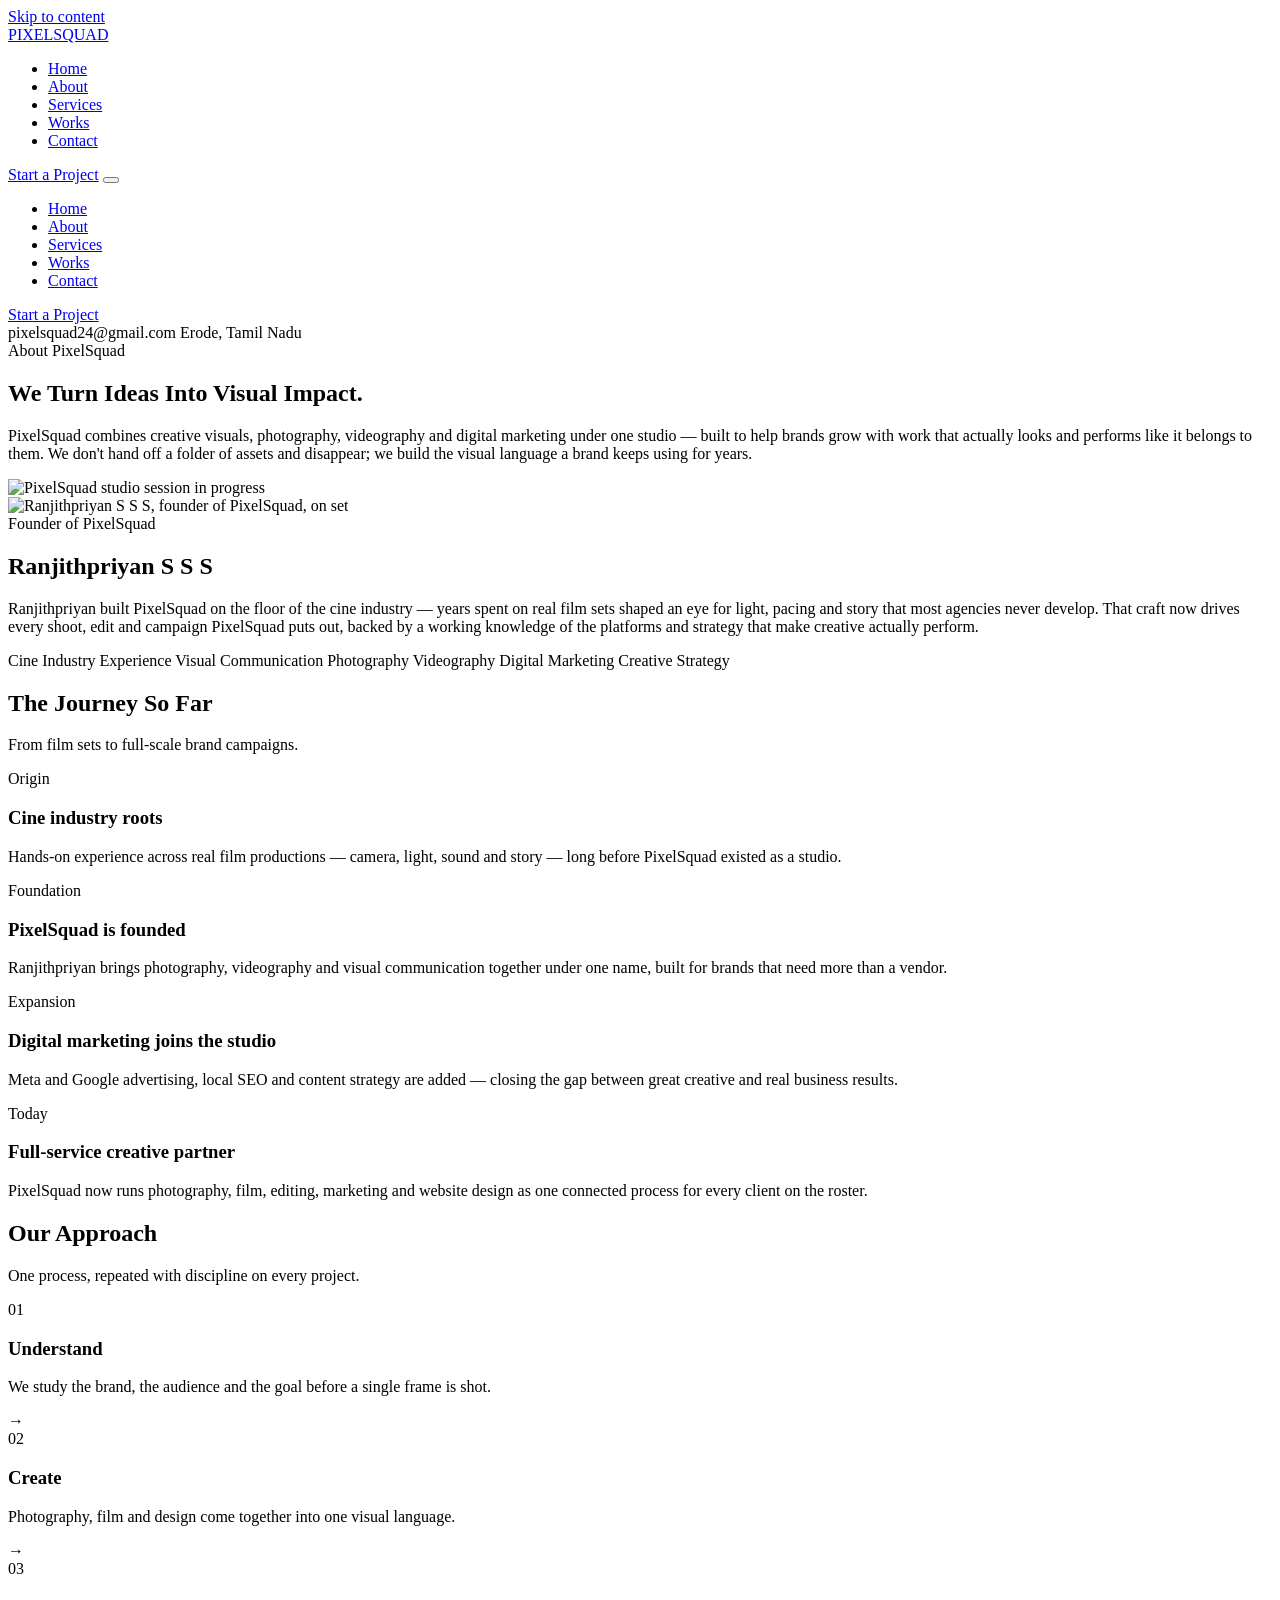
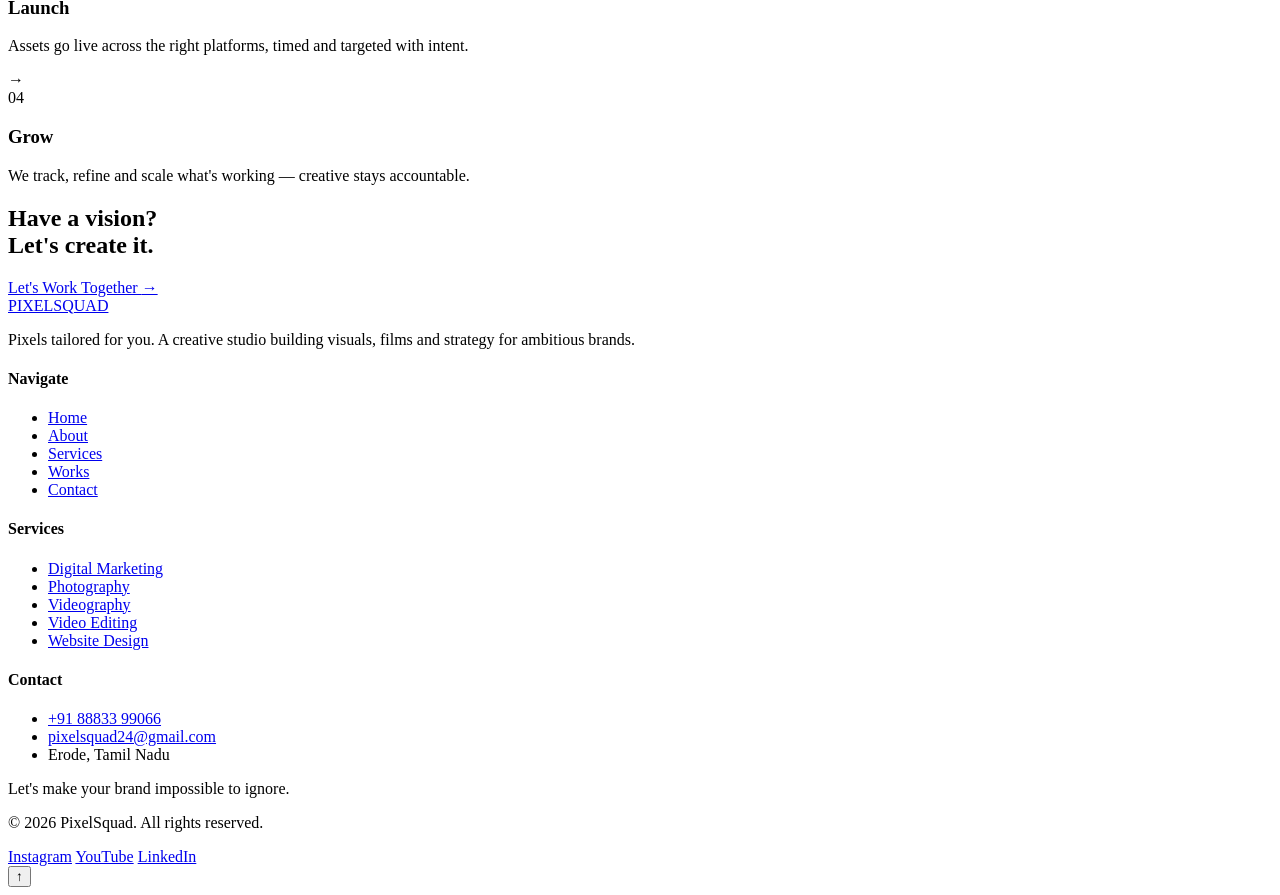
==== about.html @ 41bb7756 "Add files via upload" ====
<!DOCTYPE html>
<html lang="en">
<head>
<meta charset="UTF-8">
<meta name="viewport" content="width=device-width, initial-scale=1.0">
<title>About — PixelSquad</title>
<meta name="description" content="Meet PixelSquad — a creative studio led by Ranjithpriyan S S S, blending cine-industry craft with photography, videography and digital marketing.">
<link rel="preconnect" href="https://fonts.googleapis.com">
<link rel="preconnect" href="https://fonts.gstatic.com" crossorigin>
<link rel="stylesheet" href="css/main.css">
</head>
<body>
<a href="#main" class="skip-link">Skip to content</a>
<div class="scroll-progress"></div>
<div class="grain"></div>

<nav class="nav">
  <a href="index.html" class="nav-logo"><span class="dot"></span>PIXELSQUAD</a>
  <ul class="nav-links">
    <li><a href="index.html">Home</a></li>
    <li><a href="about.html" class="active">About</a></li>
    <li><a href="services.html">Services</a></li>
    <li><a href="works.html">Works</a></li>
    <li><a href="contact.html">Contact</a></li>
  </ul>
  <div class="nav-right">
    <a href="contact.html" class="btn btn-primary magnetic">Start a Project</a>
    <button class="nav-burger" aria-label="Toggle menu" aria-expanded="false"><span></span><span></span><span></span></button>
  </div>
</nav>

<div class="mobile-menu">
  <ul>
    <li><a href="index.html">Home</a></li>
    <li><a href="about.html">About</a></li>
    <li><a href="services.html">Services</a></li>
    <li><a href="works.html">Works</a></li>
    <li><a href="contact.html">Contact</a></li>
  </ul>
  <a href="contact.html" class="btn btn-primary magnetic">Start a Project</a>
  <div class="mobile-menu-foot">
    <span>pixelsquad24@gmail.com</span>
    <span>Erode, Tamil Nadu</span>
  </div>
</div>

<main id="main">

  <!-- ============ PAGE HERO ============ -->
  <section class="page-hero">
    <div class="bg-glow"><span style="width:460px;height:460px;top:-160px;right:-100px;"></span></div>
    <div class="container">
      <span class="eyebrow reveal">About PixelSquad</span>
      <h1 class="reveal">We Turn Ideas Into Visual Impact.</h1>
    </div>
  </section>

  <!-- ============ INTRO ============ -->
  <section class="about-intro container">
    <div>
      <p class="reveal">PixelSquad combines creative visuals, photography, videography and digital marketing under one studio — built to help brands grow with work that actually looks and performs like it belongs to them. We don't hand off a folder of assets and disappear; we build the visual language a brand keeps using for years.</p>
    </div>
    <div class="about-portrait pixel-reveal reveal-scale" data-cols="7" data-rows="9">
      <img src="https://images.unsplash.com/photo-1522202176988-66273c2fd55f?w=800&q=80&auto=format&fit=crop" alt="PixelSquad studio session in progress" loading="lazy">
    </div>
  </section>

  <!-- ============ FOUNDER ============ -->
  <section class="founder">
    <div class="container founder-grid">
      <div class="founder-photo pixel-reveal reveal-scale" data-cols="6" data-rows="8">
        <img src="https://images.unsplash.com/photo-1556761175-5973dc0f32e7?w=700&q=80&auto=format&fit=crop" alt="Ranjithpriyan S S S, founder of PixelSquad, on set" loading="lazy">
      </div>
      <div class="reveal">
        <span class="founder-role">Founder of PixelSquad</span>
        <h2 class="founder-name">Ranjithpriyan S S S</h2>
        <p class="muted">Ranjithpriyan built PixelSquad on the floor of the cine industry — years spent on real film sets shaped an eye for light, pacing and story that most agencies never develop. That craft now drives every shoot, edit and campaign PixelSquad puts out, backed by a working knowledge of the platforms and strategy that make creative actually perform.</p>
        <div class="founder-tags">
          <span>Cine Industry Experience</span>
          <span>Visual Communication</span>
          <span>Photography</span>
          <span>Videography</span>
          <span>Digital Marketing</span>
          <span>Creative Strategy</span>
        </div>
      </div>
    </div>
  </section>

  <!-- ============ TIMELINE ============ -->
  <section class="timeline">
    <div class="container">
      <div class="section-head">
        <h2 class="reveal">The Journey So Far</h2>
        <p class="reveal">From film sets to full-scale brand campaigns.</p>
      </div>
      <div class="timeline-track">
        <div class="tl-item reveal">
          <span class="tl-year">Origin</span>
          <h3>Cine industry roots</h3>
          <p>Hands-on experience across real film productions — camera, light, sound and story — long before PixelSquad existed as a studio.</p>
        </div>
        <div class="tl-item reveal">
          <span class="tl-year">Foundation</span>
          <h3>PixelSquad is founded</h3>
          <p>Ranjithpriyan brings photography, videography and visual communication together under one name, built for brands that need more than a vendor.</p>
        </div>
        <div class="tl-item reveal">
          <span class="tl-year">Expansion</span>
          <h3>Digital marketing joins the studio</h3>
          <p>Meta and Google advertising, local SEO and content strategy are added — closing the gap between great creative and real business results.</p>
        </div>
        <div class="tl-item reveal">
          <span class="tl-year">Today</span>
          <h3>Full-service creative partner</h3>
          <p>PixelSquad now runs photography, film, editing, marketing and website design as one connected process for every client on the roster.</p>
        </div>
      </div>
    </div>
  </section>

  <!-- ============ APPROACH ============ -->
  <section class="approach">
    <div class="container">
      <div class="section-head">
        <h2 class="reveal">Our Approach</h2>
        <p class="reveal">One process, repeated with discipline on every project.</p>
      </div>
    </div>
    <div class="container">
      <div class="approach-row stagger">
        <div class="approach-step reveal">
          <span class="n">01</span>
          <h3>Understand</h3>
          <p>We study the brand, the audience and the goal before a single frame is shot.</p>
          <span class="approach-arrow">→</span>
        </div>
        <div class="approach-step reveal">
          <span class="n">02</span>
          <h3>Create</h3>
          <p>Photography, film and design come together into one visual language.</p>
          <span class="approach-arrow">→</span>
        </div>
        <div class="approach-step reveal">
          <span class="n">03</span>
          <h3>Launch</h3>
          <p>Assets go live across the right platforms, timed and targeted with intent.</p>
          <span class="approach-arrow">→</span>
        </div>
        <div class="approach-step reveal">
          <span class="n">04</span>
          <h3>Grow</h3>
          <p>We track, refine and scale what's working — creative stays accountable.</p>
        </div>
      </div>
    </div>
  </section>

  <!-- ============ CTA ============ -->
  <section class="cta-band">
    <div class="bg-glow"><span style="width:600px;height:600px;top:-220px;left:50%;transform:translateX(-50%);"></span></div>
    <div class="container">
      <h2 class="reveal">Have a vision? <br>Let's create it.</h2>
      <div class="btn-row reveal">
        <a href="contact.html" class="btn btn-primary magnetic">Let's Work Together <span class="arrow">→</span></a>
      </div>
    </div>
  </section>

</main>

<footer class="site-footer">
  <div class="container">
    <div class="footer-top">
      <div class="footer-brand">
        <a href="index.html" class="nav-logo"><span class="dot"></span>PIXELSQUAD</a>
        <p>Pixels tailored for you. A creative studio building visuals, films and strategy for ambitious brands.</p>
      </div>
      <div class="footer-col">
        <h4>Navigate</h4>
        <ul>
          <li><a href="index.html">Home</a></li>
          <li><a href="about.html">About</a></li>
          <li><a href="services.html">Services</a></li>
          <li><a href="works.html">Works</a></li>
          <li><a href="contact.html">Contact</a></li>
        </ul>
      </div>
      <div class="footer-col">
        <h4>Services</h4>
        <ul>
          <li><a href="services.html">Digital Marketing</a></li>
          <li><a href="services.html">Photography</a></li>
          <li><a href="services.html">Videography</a></li>
          <li><a href="services.html">Video Editing</a></li>
          <li><a href="services.html">Website Design</a></li>
        </ul>
      </div>
      <div class="footer-col">
        <h4>Contact</h4>
        <ul>
          <li><a href="tel:+918883399066">+91 88833 99066</a></li>
          <li><a href="mailto:pixelsquad24@gmail.com">pixelsquad24@gmail.com</a></li>
          <li>Erode, Tamil Nadu</li>
        </ul>
      </div>
    </div>
    <div class="footer-statement">Let's make your brand <span>impossible to ignore.</span></div>
    <div class="footer-bottom">
      <p>© 2026 PixelSquad. All rights reserved.</p>
      <div class="social-row">
        <a href="#" target="_blank" rel="noopener">Instagram</a>
        <a href="#" target="_blank" rel="noopener">YouTube</a>
        <a href="#" target="_blank" rel="noopener">LinkedIn</a>
      </div>
    </div>
  </div>
</footer>
<button class="back-to-top" aria-label="Back to top">↑</button>
<script src="js/main.js"></script>
</body>
</html>
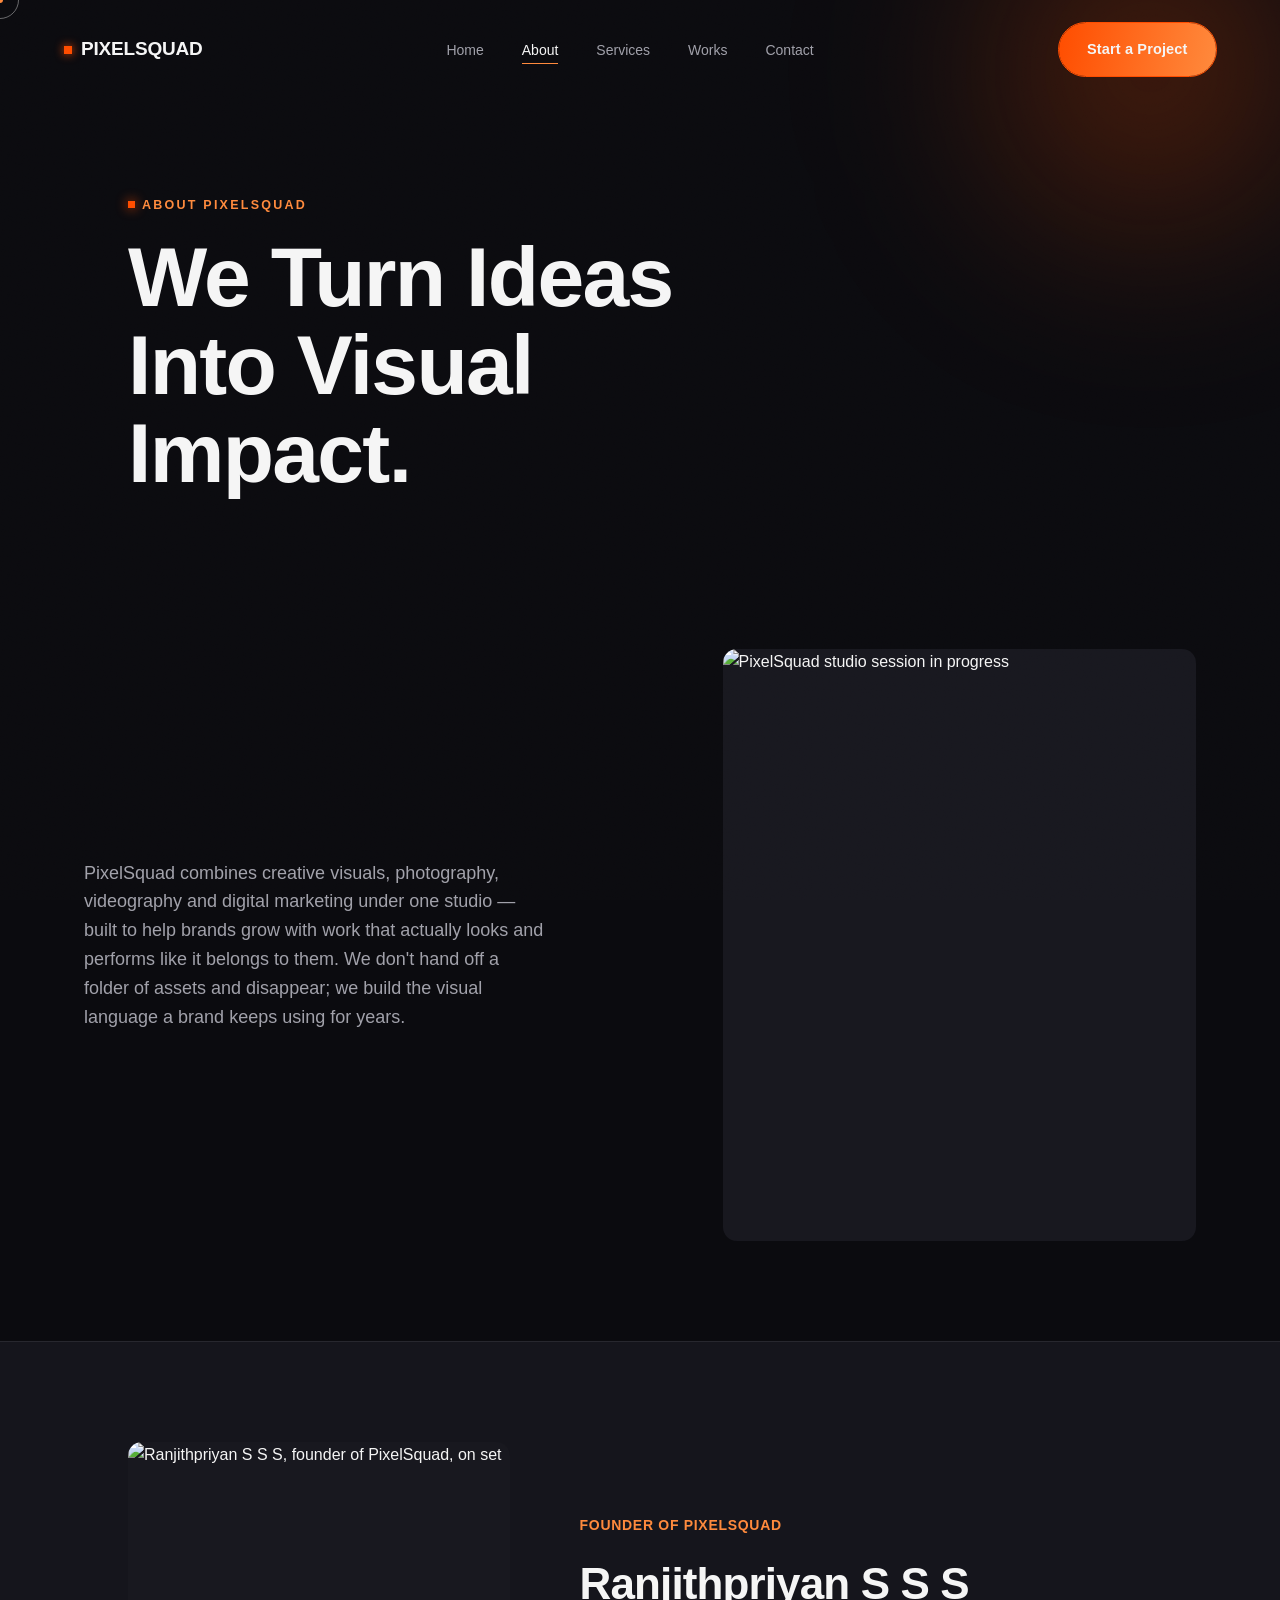
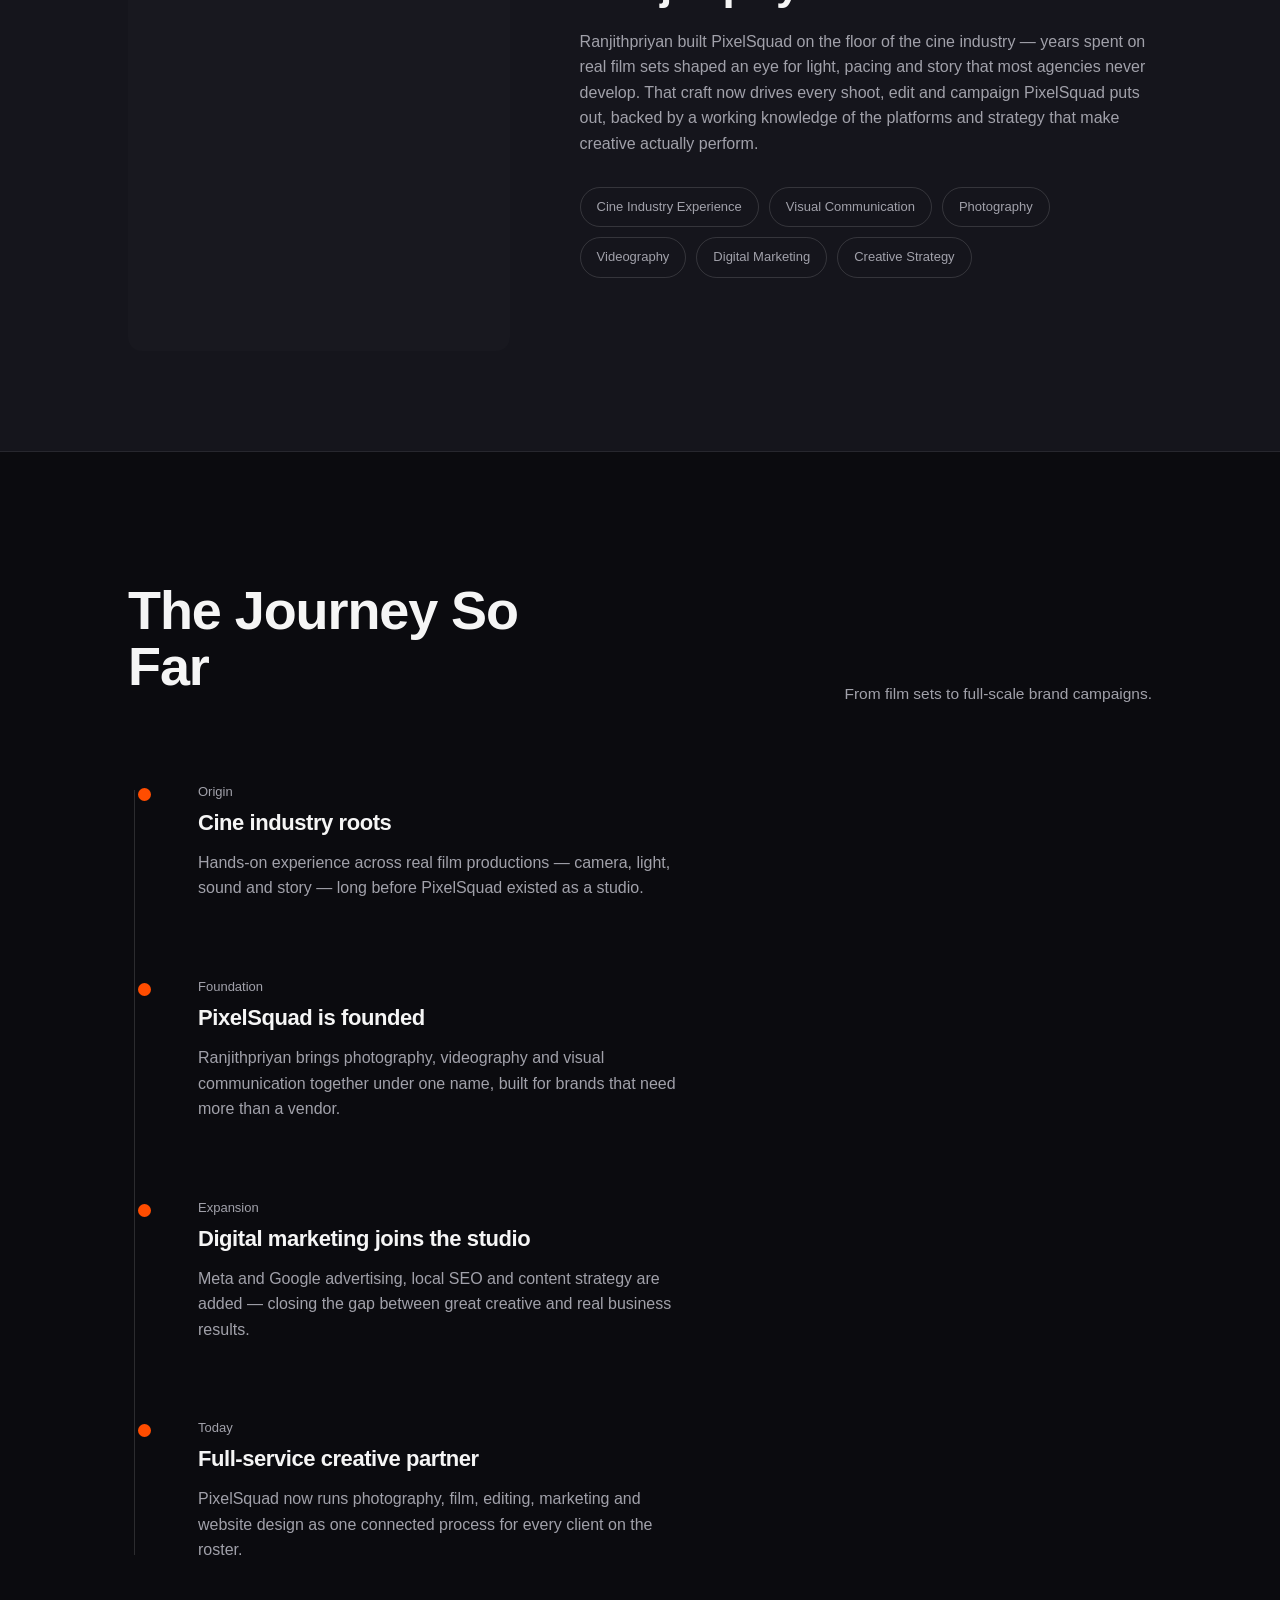
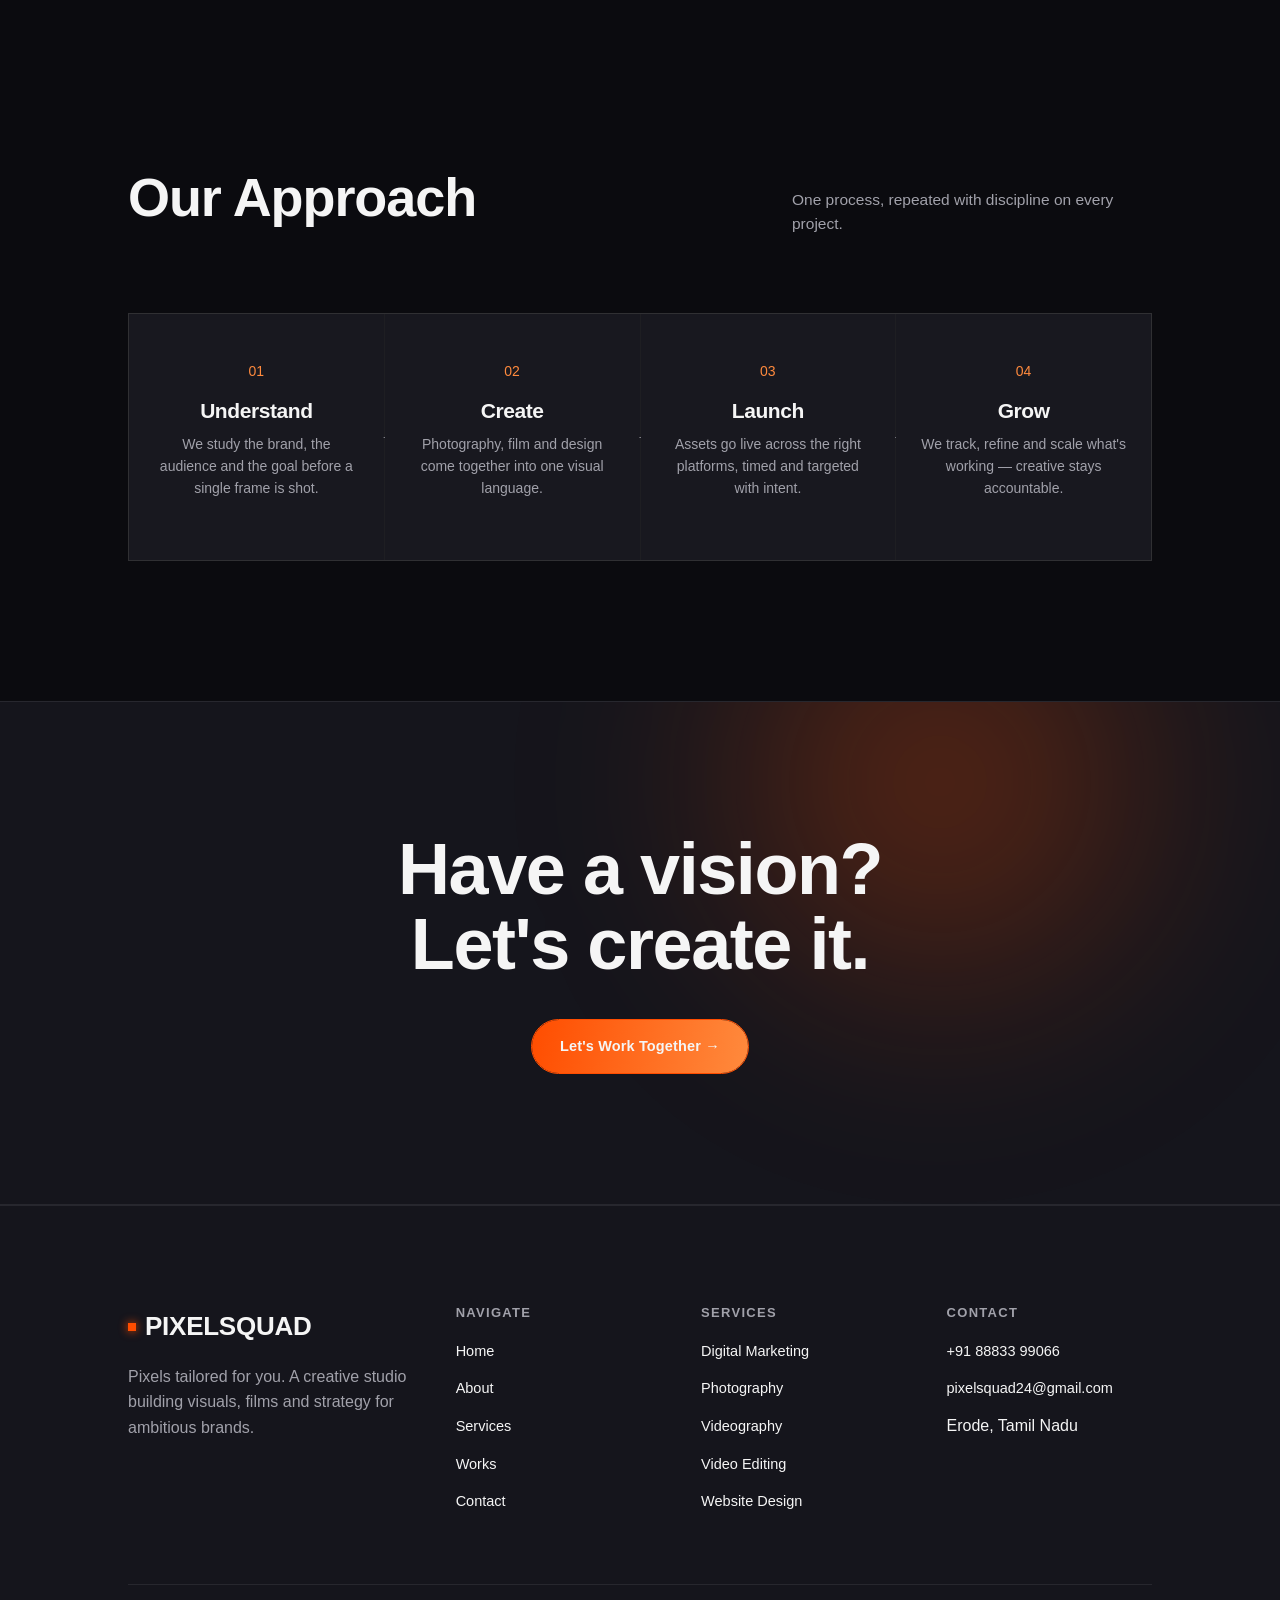
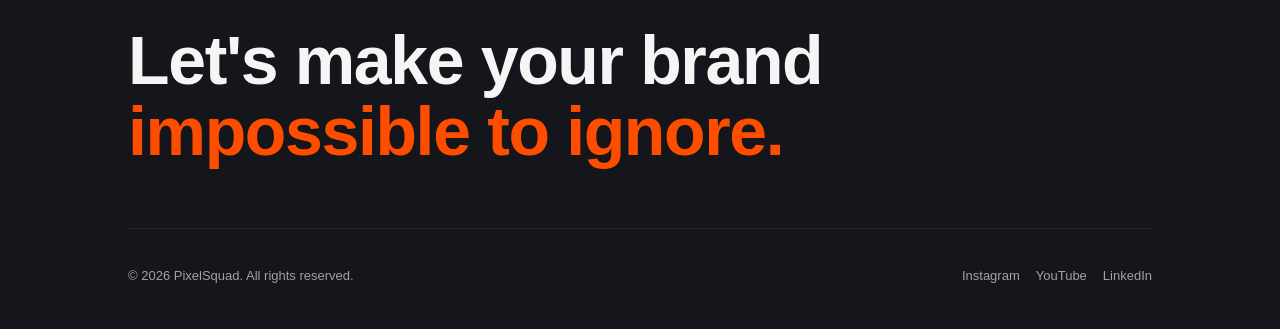
==== commit d96a7de0: "Update about.html" ====
--- a/about.html
+++ b/about.html
@@ -7,7 +7,7 @@
 <meta name="description" content="Meet PixelSquad — a creative studio led by Ranjithpriyan S S S, blending cine-industry craft with photography, videography and digital marketing.">
 <link rel="preconnect" href="https://fonts.googleapis.com">
 <link rel="preconnect" href="https://fonts.gstatic.com" crossorigin>
-<link rel="stylesheet" href="css/main.css">
+<link rel="stylesheet" href="main.css">
 </head>
 <body>
 <a href="#main" class="skip-link">Skip to content</a>
@@ -217,6 +217,6 @@
   </div>
 </footer>
 <button class="back-to-top" aria-label="Back to top">↑</button>
-<script src="js/main.js"></script>
+<script src="main.js"></script>
 </body>
 </html>
--- a/main.css
+++ b/main.css
@@ -0,0 +1,533 @@
+/* ==========================================================================
+   PIXELSQUAD — Design System
+   Signature motif: the "pixel dissolve" — a grid of tiny orange squares that
+   assembles/disassembles across headlines, images and dividers. It is the
+   one literal nod to the brand name, used sparingly and always on purpose.
+   ========================================================================== */
+
+@import url('https://fonts.googleapis.com/css2?family=Space+Grotesk:wght@400;500;600;700&family=Inter:wght@400;500;600&display=swap');
+
+:root{
+  --bg:#0B0B0F;
+  --bg-2:#15151C;
+  --card:#18181F;
+  --accent:#FF4D00;
+  --accent-2:#FF8A3D;
+  --text:#F5F5F5;
+  --muted:#A1A1AA;
+  --border: rgba(245,245,245,0.08);
+  --border-strong: rgba(245,245,245,0.14);
+
+  --font-display:'Space Grotesk', sans-serif;
+  --font-body:'Inter', sans-serif;
+
+  --container: 1240px;
+  --gutter: clamp(20px, 5vw, 64px);
+
+  --ease: cubic-bezier(.22,1,.36,1);
+  --ease-soft: cubic-bezier(.16,.84,.44,1);
+  --dur-s: .25s;
+  --dur-m: .55s;
+  --dur-l: .9s;
+
+  --radius: 14px;
+  --radius-s: 8px;
+}
+
+*, *::before, *::after{ box-sizing: border-box; }
+html{ scroll-behavior: smooth; }
+@media (prefers-reduced-motion: reduce){
+  html{ scroll-behavior: auto; }
+  *, *::before, *::after{ animation-duration: .001ms !important; animation-iteration-count: 1 !important; transition-duration: .001ms !important; scroll-behavior: auto !important; }
+}
+
+body{
+  margin:0;
+  background: var(--bg);
+  color: var(--text);
+  font-family: var(--font-body);
+  font-size: 16px;
+  line-height: 1.6;
+  -webkit-font-smoothing: antialiased;
+  overflow-x: hidden;
+  cursor: default;
+}
+
+img{ max-width:100%; display:block; }
+a{ color: inherit; text-decoration: none; }
+ul{ list-style:none; margin:0; padding:0; }
+button{ font-family: inherit; }
+input, select, textarea{ font-family: inherit; }
+
+h1,h2,h3,h4{
+  font-family: var(--font-display);
+  font-weight: 600;
+  line-height: 1.05;
+  letter-spacing: -0.02em;
+  margin: 0 0 0.5em;
+}
+
+.eyebrow{
+  display:inline-flex;
+  align-items:center;
+  gap:.55em;
+  font-family: var(--font-body);
+  font-size: 12.5px;
+  font-weight:600;
+  letter-spacing: .18em;
+  text-transform: uppercase;
+  color: var(--accent-2);
+  margin-bottom: 18px;
+}
+.eyebrow::before{
+  content:'';
+  width:7px; height:7px;
+  background: var(--accent);
+  box-shadow: 0 0 12px var(--accent);
+}
+
+.muted{ color: var(--muted); }
+.skip-link{ position:absolute; left:-999px; top:auto; background:var(--accent); color:#0B0B0F; padding:12px 18px; z-index:1000; font-weight:600; border-radius: 0 0 8px 0; }
+.skip-link:focus{ left:0; top:0; }
+
+.container{
+  width:100%;
+  max-width: var(--container);
+  margin: 0 auto;
+  padding: 0 var(--gutter);
+}
+
+section{ position: relative; }
+
+/* ---------- focus ---------- */
+a:focus-visible, button:focus-visible, input:focus-visible, textarea:focus-visible, select:focus-visible{
+  outline: 2px solid var(--accent-2);
+  outline-offset: 3px;
+  border-radius: 4px;
+}
+
+::selection{ background: var(--accent); color:#0B0B0F; }
+
+/* ---------- grain overlay ---------- */
+.grain{
+  position: fixed; inset:0;
+  z-index: 2;
+  pointer-events:none;
+  opacity: .045;
+  mix-blend-mode: overlay;
+  background-image: url("data:image/svg+xml,%3Csvg xmlns='http://www.w3.org/2000/svg' width='140' height='140'%3E%3Cfilter id='n'%3E%3CfeTurbulence type='fractalNoise' baseFrequency='0.85' numOctaves='2' stitchTiles='stitch'/%3E%3C/filter%3E%3Crect width='100%25' height='100%25' filter='url(%23n)'/%3E%3C/svg%3E");
+}
+
+/* ---------- ambient background glows ---------- */
+.bg-glow{ position:absolute; inset:0; z-index:0; overflow:hidden; pointer-events:none; }
+.bg-glow span{ position:absolute; border-radius:50%; filter: blur(90px); background: radial-gradient(circle, rgba(255,77,0,.35), transparent 70%); will-change: transform; }
+
+/* ---------- floating pixel field (decorative) ---------- */
+.pixel-field{ position:absolute; inset:0; z-index:0; overflow:hidden; pointer-events:none; }
+.pixel-field i{ position:absolute; display:block; background: var(--accent-2); opacity:.5; animation: pixel-float 9s ease-in-out infinite; }
+@keyframes pixel-float{ 0%,100%{ transform: translateY(0) scale(1); opacity:.25; } 50%{ transform: translateY(-26px) scale(1.15); opacity:.6; } }
+
+/* ---------- buttons ---------- */
+.btn{
+  position:relative; display:inline-flex; align-items:center; gap:10px;
+  padding: 15px 28px; font-family: var(--font-body); font-size:14.5px; font-weight:600; letter-spacing:.01em;
+  border-radius: 999px; border:1px solid var(--border-strong); background: transparent; color: var(--text);
+  cursor:pointer; overflow:hidden; isolation:isolate;
+  transition: color var(--dur-s) var(--ease), border-color var(--dur-s) var(--ease), transform var(--dur-s) var(--ease);
+}
+.btn::before{
+  content:''; position:absolute; inset:0; z-index:-1;
+  background: linear-gradient(100deg, var(--accent), var(--accent-2));
+  transform: translateX(-102%); transition: transform var(--dur-m) var(--ease);
+}
+.btn:hover{ border-color: transparent; transform: translateY(-2px); }
+.btn:hover::before{ transform: translateX(0); }
+.btn .arrow{ transition: transform var(--dur-s) var(--ease); }
+.btn:hover .arrow{ transform: translateX(4px); }
+.btn-primary{ border-color: var(--accent); }
+.btn-primary::before{ transform: translateX(0); }
+.btn-ghost{ border-color: var(--border); background: rgba(255,255,255,.02); backdrop-filter: blur(6px); }
+
+/* ---------- nav ---------- */
+.nav{
+  position: fixed; top:0; left:0; right:0; z-index: 100;
+  padding: 22px var(--gutter); display:flex; align-items:center; justify-content:space-between;
+  background: transparent; border-bottom: 1px solid transparent;
+  transition: background var(--dur-m) var(--ease), border-color var(--dur-m) var(--ease), padding var(--dur-m) var(--ease);
+}
+.location {
+  position: relative;
+  top: 80px;
+  left: 16px;
+}
+.nav.scrolled{ padding: 14px var(--gutter); background: rgba(11,11,15,.72); backdrop-filter: blur(16px) saturate(140%); border-bottom: 1px solid var(--border); }
+.nav-logo{ font-family: var(--font-display); font-weight:700; font-size: 19px; letter-spacing: -0.01em; display:flex; align-items:center; gap:9px; }
+.nav-logo .dot{ width:8px; height:8px; background: var(--accent); display:inline-block; box-shadow:0 0 10px var(--accent); }
+.nav-links{ display:flex; gap: 38px; align-items:center; }
+.nav-links a{ position:relative; font-size: 14px; font-weight:500; color: var(--muted); padding: 4px 0; transition: color var(--dur-s) var(--ease); }
+.nav-links a::after{ content:''; position:absolute; left:0; bottom:-2px; width:0; height:1px; background: var(--accent-2); transition: width var(--dur-s) var(--ease); }
+.nav-links a:hover, .nav-links a.active{ color: var(--text); }
+.nav-links a:hover::after, .nav-links a.active::after{ width:100%; }
+.nav-right{ display:flex; align-items:center; gap:28px; }
+.nav-burger{ display:none; width:40px; height:40px; border-radius:50%; border:1px solid var(--border-strong); background:transparent; position:relative; cursor:pointer; z-index: 210; }
+.nav-burger span{ position:absolute; left:11px; right:11px; height:1.5px; background: var(--text); transition: transform var(--dur-s) var(--ease), opacity var(--dur-s) var(--ease), top var(--dur-s) var(--ease); }
+.nav-burger span:nth-child(1){ top:15px; }
+.nav-burger span:nth-child(2){ top:20px; }
+.nav-burger span:nth-child(3){ top:25px; }
+.nav-burger.open span:nth-child(1){ top:20px; transform: rotate(45deg); }
+.nav-burger.open span:nth-child(2){ opacity:0; }
+.nav-burger.open span:nth-child(3){ top:20px; transform: rotate(-45deg); }
+
+.mobile-menu{
+  position: fixed; inset:0; z-index:190; background: #0B0B0F;
+  display:flex; flex-direction:column; justify-content:center; padding: 40px var(--gutter);
+  transform: translateY(-100%); transition: transform var(--dur-l) var(--ease);
+}
+.mobile-menu.open{ transform: translateY(0); }
+.mobile-menu ul{ display:flex; flex-direction:column; gap: 6px; }
+.mobile-menu a{ font-family: var(--font-display); font-size: clamp(32px,10vw,52px); font-weight:600; padding: 12px 0; border-bottom: 1px solid var(--border); color: var(--text); display:flex; justify-content:space-between; align-items:center; }
+.mobile-menu .btn{ margin-top: 34px; align-self:flex-start; }
+.mobile-menu-foot{ margin-top:40px; display:flex; flex-direction:column; gap:8px; color: var(--muted); font-size:14px; }
+
+@media (max-width: 900px){
+  .nav-links{ display:none; }
+  .nav-right .btn{ display:none; }
+  .nav-burger{ display:block; }
+}
+
+/* ---------- custom cursor ---------- */
+.cursor-dot, .cursor-ring{ position: fixed; top:0; left:0; pointer-events:none; z-index: 300; border-radius: 50%; transform: translate(-50%,-50%); will-change: transform; }
+.cursor-dot{ width:6px; height:6px; background: var(--accent-2); transition: opacity .2s; }
+.cursor-ring{ width:38px; height:38px; border:1px solid rgba(245,245,245,.4); transition: width .28s var(--ease-soft), height .28s var(--ease-soft), border-color .28s, background .28s; display:flex; align-items:center; justify-content:center; font-size:10px; letter-spacing:.08em; text-transform:uppercase; font-weight:600; color: var(--text); }
+.cursor-ring.grow{ width:72px; height:72px; background: rgba(255,77,0,.12); border-color: var(--accent); }
+.cursor-ring.view span{ opacity:1; }
+.cursor-ring span{ opacity:0; transition: opacity .2s; white-space:nowrap; }
+body.has-cursor{ cursor:none; }
+body.has-cursor a, body.has-cursor button{ cursor:none; }
+@media (hover:none), (pointer:coarse){ .cursor-dot, .cursor-ring{ display:none !important; } }
+
+/* ---------- reveal utilities ---------- */
+.reveal{ opacity:0; transform: translateY(28px); transition: opacity var(--dur-m) var(--ease), transform var(--dur-m) var(--ease); }
+.reveal.in{ opacity:1; transform: translateY(0); }
+.reveal-scale{ opacity:0; transform: scale(.94); transition: opacity var(--dur-m) var(--ease), transform var(--dur-m) var(--ease); }
+.reveal-scale.in{ opacity:1; transform: scale(1); }
+.reveal-fade{ opacity:0; transition: opacity var(--dur-l) var(--ease); }
+.reveal-fade.in{ opacity:1; }
+.stagger > *{ transition-delay: calc(var(--i,0) * 80ms); }
+
+/* pixel-dissolve reveal for imagery — the signature motif */
+.pixel-reveal{ position:relative; overflow:hidden; background: var(--card); }
+.pixel-reveal img{ width:100%; height:100%; object-fit:cover; display:block; transform: scale(1.08); transition: transform 1.2s var(--ease-soft); }
+.pixel-reveal.in img{ transform: scale(1); }
+.pixel-grid{ position:absolute; inset:0; display:grid; z-index:2; pointer-events:none; }
+.pixel-grid i{ background: var(--bg); transform: scale(1); transition: transform .45s var(--ease-soft); transition-delay: calc(var(--d,0) * 1ms); }
+.pixel-reveal.in .pixel-grid i{ transform: scale(0); }
+
+/* ---------- footer ---------- */
+.site-footer{ position:relative; background: var(--bg-2); border-top: 1px solid var(--border); padding: 100px var(--gutter) 30px; overflow:hidden; }
+.footer-top{ display:grid; grid-template-columns: 1.4fr 1fr 1fr 1fr; gap: 40px; padding-bottom: 70px; }
+.footer-brand .nav-logo{ font-size: 26px; margin-bottom: 14px; }
+.footer-brand p{ color: var(--muted); max-width: 280px; }
+.footer-col h4{ font-family: var(--font-body); font-size:13px; letter-spacing:.1em; text-transform:uppercase; color: var(--muted); font-weight:600; margin-bottom:18px; }
+.footer-col ul{ display:flex; flex-direction:column; gap:12px; }
+.footer-col a{ color: var(--text); font-size:14.5px; transition: color var(--dur-s), padding-left var(--dur-s); }
+.footer-col a:hover{ color: var(--accent-2); padding-left:4px; }
+.footer-statement{ font-family: var(--font-display); font-weight:600; font-size: clamp(30px, 5.4vw, 68px); letter-spacing:-0.02em; line-height:1.05; padding: 40px 0 60px; border-top: 1px solid var(--border); }
+.footer-statement span{ color: var(--accent); }
+.footer-bottom{ display:flex; justify-content:space-between; align-items:center; padding-top: 24px; border-top: 1px solid var(--border); font-size: 13px; color: var(--muted); flex-wrap: wrap; gap:14px; }
+.social-row{ display:flex; gap:16px; }
+.social-row a{ color: var(--muted); font-size:13px; transition: color var(--dur-s); }
+.social-row a:hover{ color: var(--accent-2); }
+
+@media (max-width: 900px){ .footer-top{ grid-template-columns: 1fr 1fr; } }
+@media (max-width: 560px){ .footer-top{ grid-template-columns: 1fr; gap:34px; } }
+
+/* ---------- shared: page hero ---------- */
+.page-hero{ padding: 190px var(--gutter) 90px; position: relative; overflow:hidden; }
+.page-hero h1{ font-size: clamp(40px, 7vw, 84px); max-width: 15ch; }
+
+/* ---------- CTA band (shared) ---------- */
+.cta-band{ position:relative; padding: 130px var(--gutter); text-align:center; overflow:hidden; background: var(--bg-2); border-top: 1px solid var(--border); border-bottom: 1px solid var(--border); }
+.cta-band h2{ font-size: clamp(34px, 6vw, 72px); max-width: 16ch; margin: 0 auto 36px; }
+.cta-band .btn-row{ display:flex; gap:18px; justify-content:center; flex-wrap:wrap; }
+
+/* ---------- section heading pattern ---------- */
+.section-head{ display:flex; justify-content:space-between; align-items:flex-end; gap: 30px; margin-bottom: 60px; flex-wrap: wrap; }
+.section-head h2{ font-size: clamp(30px, 4.4vw, 54px); max-width: 14ch; }
+.section-head p{ max-width: 360px; color: var(--muted); font-size: 15.5px; }
+
+/* ---------- scroll indicator ---------- */
+.scroll-indicator{ position:absolute; bottom: 34px; left: 50%; transform: translateX(-50%); display:flex; flex-direction:column; align-items:center; gap:10px; z-index: 5; }
+.scroll-indicator span{ font-size:11px; letter-spacing:.16em; text-transform:uppercase; color: var(--muted); }
+.scroll-indicator .line{ width:1px; height:44px; background: linear-gradient(var(--accent), transparent); overflow:hidden; position:relative; }
+.scroll-indicator .line::after{ content:''; position:absolute; top:-44px; left:0; width:100%; height:44px; background: linear-gradient(var(--text), transparent); animation: scroll-line 1.8s ease-in-out infinite; }
+@keyframes scroll-line{ to{ top:44px; } }
+
+.hide-desktop{ display:none; }
+@media (max-width: 900px){ .hide-mobile{ display:none; } .hide-desktop{ display:block; } }
+
+
+/* ==========================================================================
+   PAGE-SPECIFIC STYLES
+   ========================================================================== */
+
+/* ================= HOME — HERO ================= */
+.hero{ min-height: 100svh; display:flex; flex-direction:column; justify-content:center; padding: 150px var(--gutter) 100px; overflow:hidden; }
+.hero-inner{ position:relative; z-index:3; max-width: 980px; }
+.hero h1{ font-size: clamp(46px, 8.4vw, 118px); margin-bottom: 28px; }
+.hero h1 .line{ display:block; overflow:hidden; }
+.hero h1 .line span{ display:inline-block; transform: translateY(110%); transition: transform 1s var(--ease-soft); }
+.hero.loaded h1 .line span{ transform: translateY(0); }
+.hero h1 .line:nth-child(1) span{ transition-delay: .05s; }
+.hero h1 .line:nth-child(2) span{ transition-delay: .18s; color: var(--accent); }
+.hero-sub{ font-size: clamp(16px, 1.7vw, 20px); color: var(--muted); max-width: 46ch; margin-bottom: 44px; opacity:0; transform: translateY(14px); transition: opacity .8s var(--ease) .5s, transform .8s var(--ease) .5s; }
+.hero.loaded .hero-sub{ opacity:1; transform:none; }
+.hero-cta{ display:flex; gap:18px; flex-wrap:wrap; opacity:0; transform: translateY(14px); transition: opacity .8s var(--ease) .68s, transform .8s var(--ease) .68s; }
+.hero.loaded .hero-cta{ opacity:1; transform:none; }
+.hero-frame{ position:absolute; top: 14%; right: 4%; width: min(30vw, 340px); aspect-ratio: 3/4; border: 1px solid var(--border-strong); border-radius: var(--radius); overflow:hidden; z-index:2; transform: rotate(4deg); animation: frame-drift 10s ease-in-out infinite; }
+.hero-frame img{ width:100%; height:100%; object-fit:cover; filter: saturate(1.05) contrast(1.05); }
+@keyframes frame-drift{ 0%,100%{ transform: rotate(4deg) translateY(0); } 50%{ transform: rotate(4deg) translateY(-18px); } }
+@media (max-width: 1100px){ .hero-frame{ display:none; } }
+
+.marquee{ border-top:1px solid var(--border); border-bottom:1px solid var(--border); overflow:hidden; padding: 22px 0; background: var(--bg-2); }
+.marquee-track{ display:flex; gap: 26px; width:max-content; animation: marquee 26s linear infinite; }
+.marquee-track span{ font-family: var(--font-display); font-size: 15px; color: var(--muted); letter-spacing:.04em; white-space:nowrap; }
+.marquee-track span:nth-child(4n){ color: var(--accent-2); }
+@keyframes marquee{ from{ transform: translateX(0); } to{ transform: translateX(-50%); } }
+
+/* ---- services preview (home) ---- */
+.services-preview{ padding: 130px var(--gutter); }
+.spv-grid{ display:grid; grid-template-columns: repeat(5, 1fr); border-top:1px solid var(--border); border-left:1px solid var(--border); }
+.spv-card{ border-right:1px solid var(--border); border-bottom:1px solid var(--border); padding: 34px 22px; min-height: 260px; display:flex; flex-direction:column; justify-content:space-between; position:relative; overflow:hidden; transition: background var(--dur-m) var(--ease); }
+.spv-card::before{ content:''; position:absolute; inset:0; background: linear-gradient(160deg, rgba(255,77,0,.14), transparent 60%); opacity:0; transition: opacity var(--dur-m) var(--ease); }
+.spv-card:hover::before{ opacity:1; }
+.spv-card .num{ font-family: var(--font-display); font-size:13px; color: var(--muted); }
+.spv-card h3{ font-size: 19px; margin-top: 30px; }
+.spv-card .arrow{ width:34px; height:34px; border-radius:50%; border:1px solid var(--border-strong); display:flex; align-items:center; justify-content:center; transition: background var(--dur-s), transform var(--dur-s), border-color var(--dur-s); }
+.spv-card:hover .arrow{ background: var(--accent); border-color: var(--accent); transform: rotate(45deg); }
+@media (max-width: 1000px){ .spv-grid{ grid-template-columns: repeat(2,1fr); } }
+@media (max-width: 560px){ .spv-grid{ grid-template-columns: 1fr; } }
+
+/* ---- why pixelsquad (home) ---- */
+.why{ padding: 60px var(--gutter) 140px; }
+.why-grid{ display:grid; grid-template-columns: repeat(4, 1fr); gap:1px; background: var(--border); border:1px solid var(--border); }
+.why-card{ background: var(--card); padding: 40px 28px; }
+.why-card .stat{ font-family: var(--font-display); font-size: clamp(38px,4vw,58px); color: var(--accent-2); line-height:1; }
+.why-card p{ color: var(--muted); margin-top:14px; font-size:14.5px; }
+@media (max-width: 900px){ .why-grid{ grid-template-columns: repeat(2,1fr); } }
+@media (max-width: 560px){ .why-grid{ grid-template-columns: 1fr; } }
+
+/* ================= ABOUT ================= */
+.about-intro{ padding: 20px var(--gutter) 100px; display:grid; grid-template-columns: 1.1fr .9fr; gap: 60px; align-items:center; }
+.about-intro p{ font-size: 18px; color: var(--muted); max-width: 46ch; }
+.about-portrait{ border-radius: var(--radius); overflow:hidden; aspect-ratio: 4/5; }
+@media (max-width: 900px){ .about-intro{ grid-template-columns:1fr; } }
+
+.founder{ padding: 100px var(--gutter); background: var(--bg-2); border-top:1px solid var(--border); border-bottom:1px solid var(--border); }
+.founder-grid{ display:grid; grid-template-columns: .8fr 1.2fr; gap: 70px; align-items:center; }
+.founder-photo{ aspect-ratio: 3/4; border-radius: var(--radius); overflow:hidden; position:relative; }
+.founder-name{ font-size: clamp(28px,3.6vw,44px); }
+.founder-role{ color: var(--accent-2); font-size:14px; letter-spacing:.05em; text-transform:uppercase; font-weight:600; margin-bottom:24px; display:block; }
+.founder-tags{ display:flex; flex-wrap:wrap; gap:10px; margin-top:30px; }
+.founder-tags span{ padding:9px 16px; border:1px solid var(--border-strong); border-radius:999px; font-size:13px; color: var(--muted); }
+@media (max-width: 900px){ .founder-grid{ grid-template-columns:1fr; } }
+
+.timeline{ padding: 130px var(--gutter); }
+.timeline-track{ position:relative; padding-left: 40px; }
+.timeline-track::before{ content:''; position:absolute; left:6px; top:8px; bottom:8px; width:1px; background: var(--border-strong); }
+.tl-item{ position:relative; padding: 0 0 60px 30px; }
+.tl-item::before{ content:''; position:absolute; left:-30px; top:6px; width:13px; height:13px; border-radius:50%; background: var(--bg); border:2px solid var(--accent); transition: background .3s var(--ease); }
+.tl-item.in::before{ background: var(--accent); }
+.tl-item:last-child{ padding-bottom:0; }
+.tl-year{ font-family: var(--font-display); font-size:13px; color: var(--muted); margin-bottom:8px; display:block; }
+.tl-item h3{ font-size: 22px; margin-bottom:8px; }
+.tl-item p{ color: var(--muted); max-width: 56ch; }
+
+.approach{ padding: 60px var(--gutter) 140px; }
+.approach-row{ display:grid; grid-template-columns: repeat(4, 1fr); gap: 1px; background: var(--border); border:1px solid var(--border); }
+.approach-step{ background: var(--card); padding: 46px 24px; text-align:center; position:relative; }
+.approach-step .n{ font-family: var(--font-display); font-size:14px; color: var(--accent-2); margin-bottom: 18px; display:block; }
+.approach-step h3{ font-size: 21px; }
+.approach-step p{ color: var(--muted); font-size: 14px; margin-top: 10px; }
+.approach-arrow{ position:absolute; right:-14px; top:50%; transform:translateY(-50%); color: var(--muted); font-size:18px; z-index:2; }
+.approach-step:last-child .approach-arrow{ display:none; }
+@media (max-width: 900px){ .approach-row{ grid-template-columns: 1fr 1fr; } .approach-arrow{ display:none; } }
+@media (max-width: 560px){ .approach-row{ grid-template-columns: 1fr; } }
+
+/* ================= SERVICES ================= */
+.service-block{ border-top: 1px solid var(--border); }
+.service-block:last-child{ border-bottom: 1px solid var(--border); }
+.service-row{ display:grid; grid-template-columns: 90px 1fr 340px; gap: 40px; padding: 52px var(--gutter); align-items:flex-start; position:relative; cursor:pointer; overflow:hidden; transition: background var(--dur-m) var(--ease); }
+.service-row:hover{ background: rgba(255,77,0,.035); }
+.service-row .num{ font-family: var(--font-display); font-size:16px; color: var(--muted); }
+.service-title{ display:flex; align-items:center; gap:20px; flex-wrap:wrap; }
+.service-title h3{ font-size: clamp(26px,3.2vw,40px); transition: color var(--dur-s), transform var(--dur-s); }
+.service-row:hover .service-title h3{ color: var(--accent-2); transform: translateX(6px); }
+.service-desc{ color: var(--muted); margin-top:14px; max-width: 56ch; font-size: 15px; }
+.service-tags{ display:flex; flex-wrap:wrap; gap:8px; margin-top: 0; max-height:0; opacity:0; overflow:hidden; transition: max-height var(--dur-m) var(--ease), opacity var(--dur-m) var(--ease), margin var(--dur-m) var(--ease); }
+.service-row.open .service-tags{ max-height: 300px; opacity:1; margin-top:22px; }
+.service-tags span{ padding:8px 14px; border:1px solid var(--border-strong); border-radius:999px; font-size:12.5px; color: var(--muted); }
+.service-media{ position:relative; border-radius: var(--radius); overflow:hidden; aspect-ratio: 4/3; opacity:0; transform: scale(.92); transition: opacity var(--dur-m) var(--ease), transform var(--dur-m) var(--ease); }
+.service-row:hover .service-media, .service-row.open .service-media{ opacity:1; transform: scale(1); }
+.service-media img{ width:100%; height:100%; object-fit:cover; transform: scale(1.1); transition: transform 1.4s var(--ease-soft); }
+.service-row:hover .service-media img{ transform: scale(1); }
+.service-arrow{ position:absolute; top:50px; right: var(--gutter); width:52px; height:52px; border-radius:50%; border:1px solid var(--border-strong); display:flex; align-items:center; justify-content:center; transition: transform var(--dur-s) var(--ease), background var(--dur-s), border-color var(--dur-s); flex-shrink:0; background:none; color:var(--text); }
+.service-row:hover .service-arrow{ background: var(--accent); border-color: var(--accent); }
+.service-row.open .service-arrow{ transform: rotate(135deg); }
+@media (max-width: 1000px){ .service-row{ grid-template-columns: 60px 1fr; } .service-media{ display:none; } .service-arrow{ position:static; margin-top:20px; } }
+
+.services-hero-strip{ display:flex; gap:10px; flex-wrap:wrap; padding: 0 var(--gutter) 80px; }
+.services-hero-strip span{ padding:10px 18px; border:1px solid var(--border-strong); border-radius:999px; font-size:13px; color: var(--muted); }
+
+/* ================= PORTFOLIO ================= */
+.filter-row{ display:flex; gap:10px; flex-wrap:wrap; padding: 0 var(--gutter) 60px; }
+.filter-btn{ padding: 11px 20px; border-radius:999px; border:1px solid var(--border-strong); background:transparent; color: var(--muted); font-size:13.5px; font-weight:600; cursor:pointer; transition: all var(--dur-s) var(--ease); }
+.filter-btn:hover{ color: var(--text); border-color: var(--text); }
+.filter-btn.active{ background: var(--accent); border-color: var(--accent); color:#fff; }
+
+.masonry{ padding: 0 var(--gutter) 60px; column-count: 3; column-gap: 22px; }
+.mas-item{ break-inside: avoid; margin-bottom: 22px; border-radius: var(--radius); overflow:hidden; position:relative; cursor:pointer; transition: opacity var(--dur-m) var(--ease), transform var(--dur-m) var(--ease); }
+.mas-item.hidden-item{ display:none; }
+.mas-item .frame{ position:relative; overflow:hidden; }
+.mas-item img{ width:100%; display:block; transform: scale(1.06); transition: transform .9s var(--ease-soft); }
+.mas-item:hover img{ transform: scale(1.14); }
+.mas-overlay{ position:absolute; inset:0; background: linear-gradient(180deg, transparent 40%, rgba(11,11,15,.92) 100%); opacity:0; transition: opacity var(--dur-m) var(--ease); display:flex; flex-direction:column; justify-content:flex-end; padding: 26px; }
+.mas-item:hover .mas-overlay{ opacity:1; }
+.mas-cat{ font-size:11.5px; letter-spacing:.14em; text-transform:uppercase; color: var(--accent-2); margin-bottom:8px; transform: translateY(14px); opacity:0; transition: transform var(--dur-m) var(--ease) .05s, opacity var(--dur-m) var(--ease) .05s; }
+.mas-title-row{ display:flex; justify-content:space-between; align-items:center; transform: translateY(20px); opacity:0; transition: transform var(--dur-m) var(--ease), opacity var(--dur-m) var(--ease); }
+.mas-item:hover .mas-cat, .mas-item:hover .mas-title-row{ transform: translateY(0); opacity:1; }
+.mas-title-row h3{ font-size:19px; margin:0; }
+.mas-title-row .arrow{ width:34px; height:34px; border-radius:50%; background: var(--accent); display:flex; align-items:center; justify-content:center; flex-shrink:0; color:#fff; }
+@media (max-width: 1000px){ .masonry{ column-count: 2; } }
+@media (max-width: 620px){ .masonry{ column-count: 1; } }
+
+.featured-project{ margin: 40px var(--gutter) 120px; position:relative; border-radius: var(--radius); overflow:hidden; aspect-ratio: 16/8; }
+.featured-project img{ width:100%; height:100%; object-fit:cover; }
+.featured-project .fp-overlay{ position:absolute; inset:0; background: linear-gradient(90deg, rgba(11,11,15,.92) 20%, rgba(11,11,15,.15) 75%); display:flex; flex-direction:column; justify-content:center; padding: var(--gutter); }
+.featured-project .eyebrow{ margin-bottom:14px; }
+.featured-project h2{ font-size: clamp(28px,4.4vw,52px); max-width:14ch; }
+.featured-project p{ color:var(--muted); max-width: 42ch; margin: 16px 0 26px; }
+@media (max-width: 800px){ .featured-project{ aspect-ratio: 4/5; } .featured-project .fp-overlay{ background: linear-gradient(0deg, rgba(11,11,15,.95) 30%, rgba(11,11,15,.2) 100%); justify-content:flex-end; } }
+
+/* ================= CONTACT ================= */
+.contact-wrap{ padding: 20px var(--gutter) 120px; display:grid; grid-template-columns: 1fr 1fr; gap: 70px; }
+.contact-info{ display:flex; flex-direction:column; gap: 36px; }
+.info-item{ padding-bottom: 26px; border-bottom: 1px solid var(--border); }
+.info-item .label{ font-size:12px; letter-spacing:.14em; text-transform:uppercase; color: var(--muted); margin-bottom:10px; display:block; }
+.info-item a, .info-item p{ font-family: var(--font-display); font-size: clamp(20px,2.2vw,28px); margin:0; }
+.info-item a:hover{ color: var(--accent-2); }
+.contact-social{ display:flex; gap:14px; margin-top:10px; flex-wrap:wrap; }
+.contact-social a{ padding: 12px 20px; border:1px solid var(--border-strong); border-radius:999px; font-size:13.5px; transition: all var(--dur-s); }
+.contact-social a:hover{ border-color: var(--accent); color: var(--accent-2); }
+
+.form{ display:flex; flex-direction:column; gap: 22px; }
+.form-row{ display:grid; grid-template-columns:1fr 1fr; gap:22px; }
+.field label{ display:block; font-size:12.5px; letter-spacing:.08em; text-transform:uppercase; color: var(--muted); margin-bottom:10px; }
+.field input, .field select, .field textarea{ width:100%; background: transparent; border:none; border-bottom:1px solid var(--border-strong); color: var(--text); font-size:16px; padding: 10px 2px; outline:none; transition: border-color var(--dur-s) var(--ease); }
+.field select option{ background: var(--bg-2); }
+.field textarea{ resize: vertical; min-height: 100px; }
+.field input:focus, .field select:focus, .field textarea:focus{ border-color: var(--accent); }
+.form .btn{ align-self:flex-start; margin-top:10px; }
+.form-note{ font-size:13px; color: var(--muted); margin-top:-6px; }
+.form-success{ display:none; padding: 20px; border:1px solid var(--border-strong); border-radius: var(--radius-s); color: var(--accent-2); font-size:14.5px; }
+.form-success.show{ display:block; }
+@media (max-width: 900px){ .contact-wrap{ grid-template-columns:1fr; } .form-row{ grid-template-columns:1fr; } }
+
+.contact-visual{ position:relative; margin: 0 var(--gutter) 60px; border-radius: var(--radius); overflow:hidden; aspect-ratio: 21/7; }
+.contact-visual img{ width:100%; height:100%; object-fit:cover; }
+.contact-visual .cv-overlay{ position:absolute; inset:0; background: linear-gradient(180deg, rgba(11,11,15,.4), rgba(11,11,15,.92)); display:flex; align-items:center; justify-content:center; text-align:center; padding: 20px; }
+.contact-visual h2{ font-size: clamp(26px,4.4vw,50px); max-width: 18ch; margin:0; }
+@media (max-width: 700px){ .contact-visual{ aspect-ratio: 4/5; } }
+
+/* ==========================================================================
+   ADDITIONAL SECTIONS & SCROLL EFFECTS
+   ========================================================================== */
+
+/* ---------- scroll progress bar ---------- */
+.scroll-progress{
+  position: fixed; top:0; left:0; width:100%; height:3px;
+  background: linear-gradient(90deg, var(--accent), var(--accent-2));
+  transform: scaleX(0); transform-origin: left;
+  z-index: 999; will-change: transform;
+}
+
+/* ---------- back to top ---------- */
+.back-to-top{
+  position: fixed; right: 26px; bottom: 26px;
+  width: 50px; height: 50px; border-radius: 50%;
+  background: var(--card); border: 1px solid var(--border-strong);
+  color: var(--text); display:flex; align-items:center; justify-content:center;
+  font-size: 18px; cursor: pointer; z-index: 150;
+  opacity:0; visibility:hidden; transform: translateY(14px);
+  transition: opacity var(--dur-m) var(--ease), transform var(--dur-m) var(--ease), visibility var(--dur-m), background var(--dur-s), border-color var(--dur-s);
+}
+.back-to-top.show{ opacity:1; visibility:visible; transform: translateY(0); }
+.back-to-top:hover{ background: var(--accent); border-color: var(--accent); }
+@media (max-width: 600px){ .back-to-top{ right:16px; bottom:16px; width:44px; height:44px; } }
+
+/* ---------- parallax cinematic banner ---------- */
+.parallax-banner{ position:relative; height: 66vh; min-height: 420px; overflow:hidden; }
+.parallax-bg{ position:absolute; inset:-12% 0; background-size:cover; background-position:center; will-change: transform; }
+.parallax-overlay{ position:absolute; inset:0; background: linear-gradient(180deg, rgba(11,11,15,.35), rgba(11,11,15,.88)); }
+.parallax-content{ position:relative; z-index:2; height:100%; display:flex; flex-direction:column; justify-content:center; }
+.parallax-content h2{ font-size: clamp(28px, 4.6vw, 54px); max-width: 18ch; }
+.parallax-content p{ color: var(--muted); max-width: 46ch; margin-top: 8px; }
+
+/* ---------- home featured work (horizontal scroll) ---------- */
+.home-work{ padding: 130px 0; }
+.hw-track{
+  display:flex; gap: 22px; overflow-x:auto; padding: 0 var(--gutter) 34px;
+  scroll-snap-type: x mandatory; -webkit-overflow-scrolling: touch;
+  scrollbar-width: none;
+}
+.hw-track::-webkit-scrollbar{ display:none; }
+.hw-card{
+  position:relative; flex: 0 0 300px; aspect-ratio: 3/4;
+  border-radius: var(--radius); overflow:hidden; scroll-snap-align:start;
+  background: var(--card);
+}
+.hw-card img{ width:100%; height:100%; object-fit:cover; transform: scale(1.06); transition: transform .9s var(--ease-soft); }
+.hw-card:hover img{ transform: scale(1.15); }
+.hw-info{ position:absolute; left:0; right:0; bottom:0; padding: 22px; z-index:3; background: linear-gradient(180deg, transparent, rgba(11,11,15,.94) 78%); }
+.hw-info span{ font-size: 11px; letter-spacing:.12em; text-transform:uppercase; color: var(--accent-2); }
+.hw-info h3{ font-size: 19px; margin: 6px 0 0; }
+.hw-track-foot{ display:flex; justify-content:center; }
+@media (max-width: 600px){ .hw-card{ flex-basis: 240px; } }
+
+/* ---------- process teaser (home) ---------- */
+.process-teaser{ padding: 60px var(--gutter) 140px; }
+.process-line{ display:grid; grid-template-columns: repeat(4, 1fr); gap: 30px; position:relative; padding-top: 10px; }
+.process-line::before{ content:''; position:absolute; top: 36px; left:0; right:0; height:1px; background: var(--border-strong); }
+.process-line::after{ content:''; position:absolute; top:36px; left:0; height:1px; background: linear-gradient(90deg, var(--accent), var(--accent-2)); width:0; transition: width 1.5s var(--ease-soft); }
+.process-line.in::after{ width: 100%; }
+.process-step{ position:relative; padding-top: 74px; }
+.p-num{ position:absolute; top:0; left:0; width:52px; height:52px; border-radius:50%; background: var(--card); border:1px solid var(--border-strong); display:flex; align-items:center; justify-content:center; font-family: var(--font-display); font-size:15px; z-index:2; transition: border-color var(--dur-m), color var(--dur-m); }
+.process-line.in .process-step:nth-child(1) .p-num{ transition-delay: .1s; border-color: var(--accent); color: var(--accent-2); }
+.process-line.in .process-step:nth-child(2) .p-num{ transition-delay: .5s; border-color: var(--accent); color: var(--accent-2); }
+.process-line.in .process-step:nth-child(3) .p-num{ transition-delay: .9s; border-color: var(--accent); color: var(--accent-2); }
+.process-line.in .process-step:nth-child(4) .p-num{ transition-delay: 1.3s; border-color: var(--accent); color: var(--accent-2); }
+.process-step h3{ font-size: 21px; }
+.process-step p{ color: var(--muted); font-size: 14.5px; margin-top: 8px; }
+@media (max-width: 900px){
+  .process-line{ grid-template-columns: 1fr 1fr; row-gap: 50px; }
+  .process-line::before, .process-line::after{ display:none; }
+}
+@media (max-width: 560px){ .process-line{ grid-template-columns: 1fr; } }
+
+/* ---------- testimonials ---------- */
+.testimonials{ padding: 20px var(--gutter) 140px; }
+.testi-grid{ display:grid; grid-template-columns: repeat(3, 1fr); gap: 24px; }
+.testi-card{ background: var(--card); border:1px solid var(--border); border-radius: var(--radius); padding: 38px 32px 30px; position:relative; font-size:15.5px; line-height:1.75; color: var(--text); margin:0; transition: border-color var(--dur-m) var(--ease), transform var(--dur-m) var(--ease); }
+.testi-card:hover{ border-color: var(--border-strong); transform: translateY(-4px); }
+.testi-card::before{ content:'\201C'; position:absolute; top:6px; left:22px; font-family: var(--font-display); font-size:64px; color: var(--accent); opacity:.28; line-height:1; }
+.testi-card footer{ margin-top: 22px; color: var(--muted); font-size: 13.5px; font-style:normal; }
+.testi-card footer strong{ color: var(--text); font-weight:600; }
+@media (max-width: 900px){ .testi-grid{ grid-template-columns: 1fr 1fr; } }
+@media (max-width: 620px){ .testi-grid{ grid-template-columns: 1fr; } }
+
+/* ---------- brand marquee (reversed) ---------- */
+.marquee-track.reverse{ animation-direction: reverse; }
+.brands-marquee{ background: var(--bg); }
+
+/* ---------- magnetic button wrapper ---------- */
+.magnetic{ display:inline-block; will-change: transform; transition: transform .25s var(--ease-soft); }
